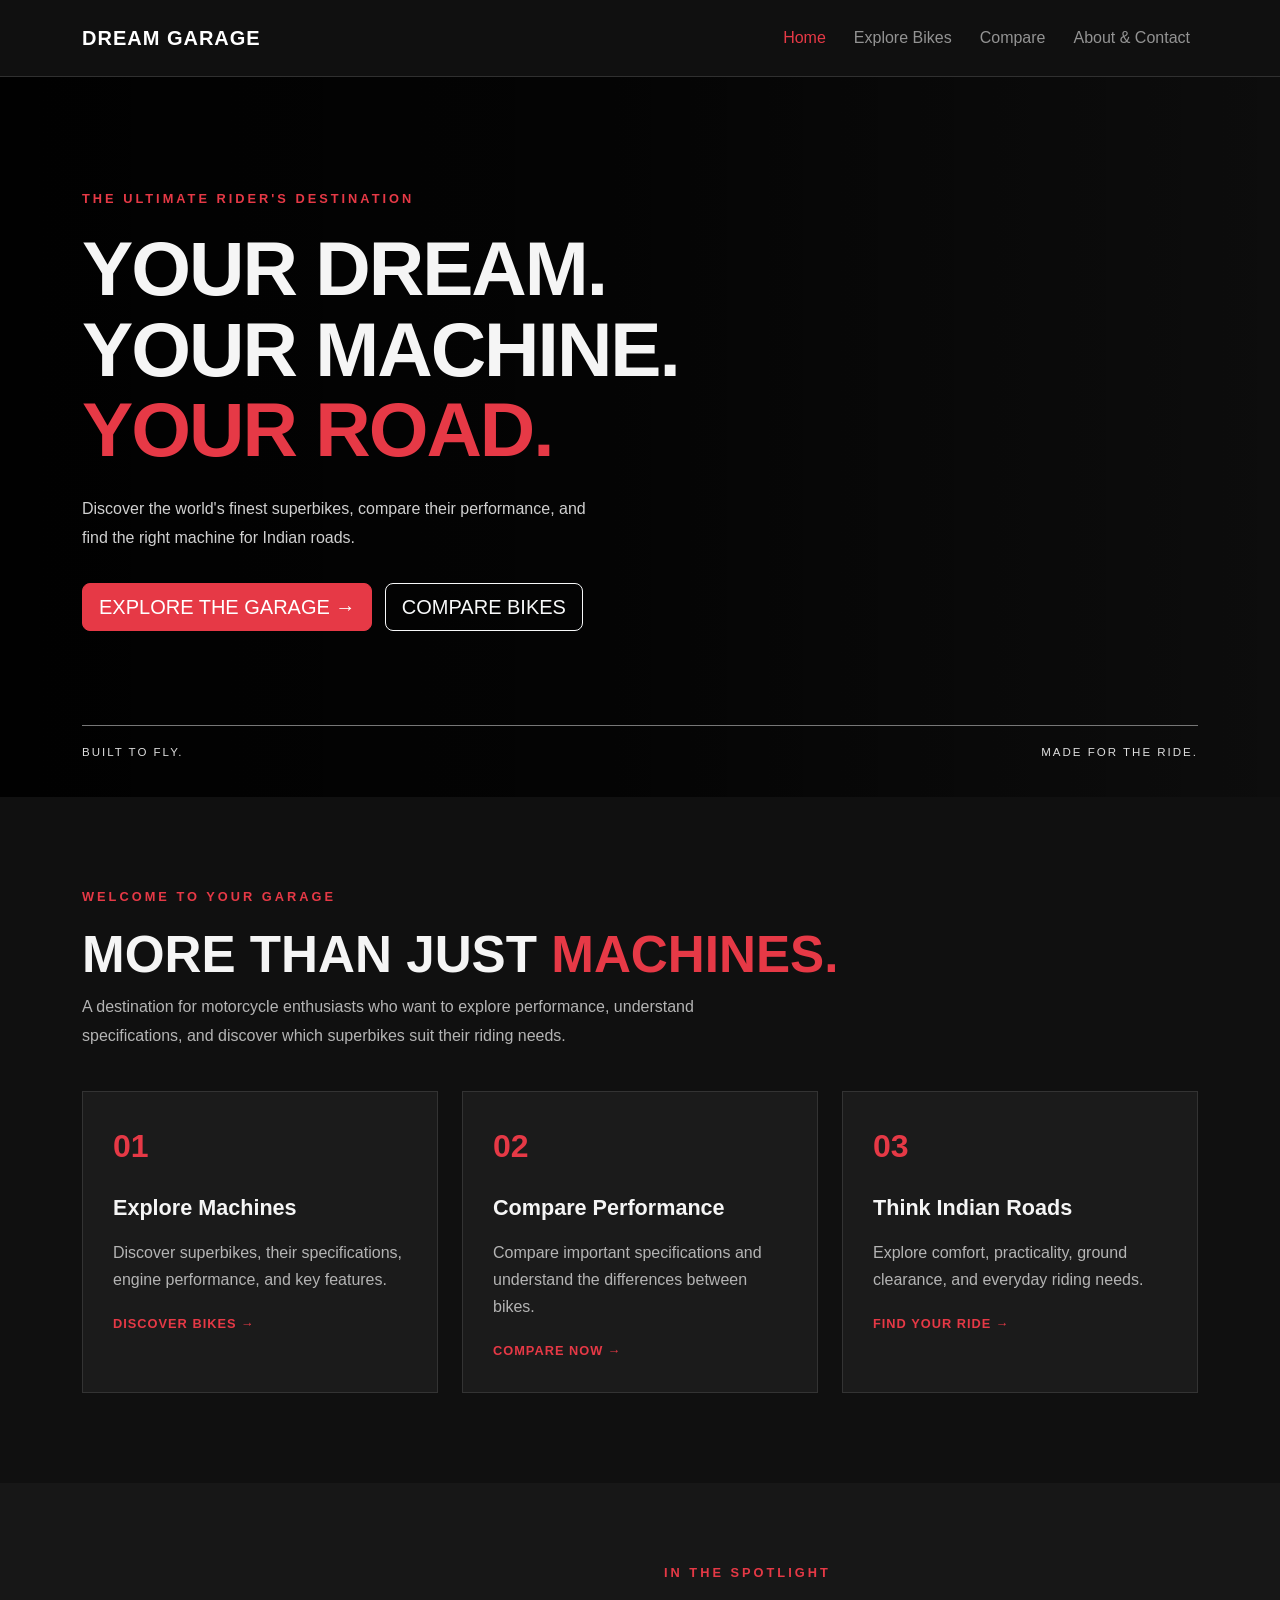
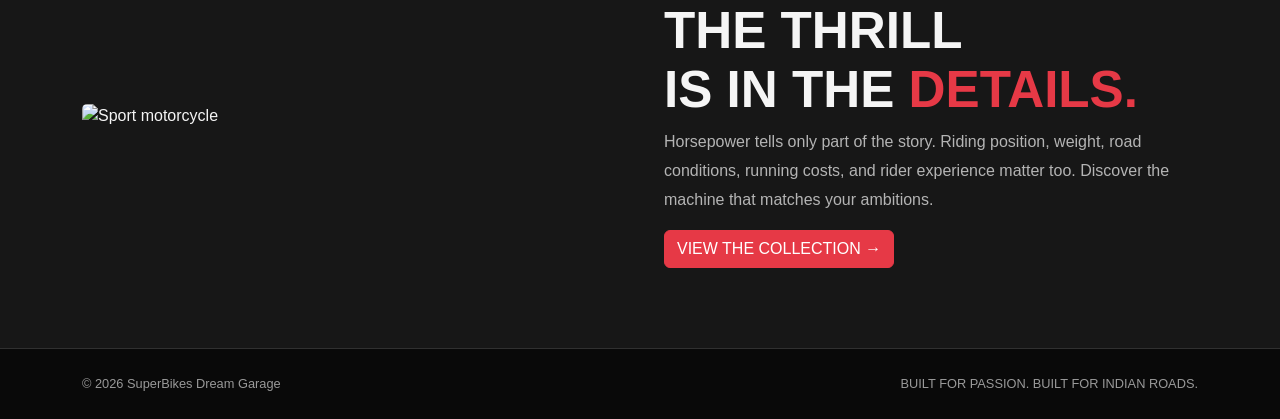
==== index.html @ 8fc91a26 "Add files via upload" ====
<!DOCTYPE html>
<html lang="en">
<head>
    <meta charset="UTF-8">
    <meta name="viewport" content="width=device-width, initial-scale=1.0">

    <title>SuperBikes Dream Garage | Indian Roads</title>

    <!-- Bootstrap CSS -->
    <link href="https://cdn.jsdelivr.net/npm/bootstrap@5.3.8/dist/css/bootstrap.min.css"
          rel="stylesheet">

    <!-- Our custom CSS -->
    <link rel="stylesheet" href="css/style.css">
</head>

<body>

    <!-- Navigation Bar -->
    <nav class="navbar navbar-expand-lg navbar-dark garage-nav">
        <div class="container">
            <a class="navbar-brand fw-bold" href="index.html">
                 DREAM GARAGE
            </a>

            <button class="navbar-toggler" type="button"
                    data-bs-toggle="collapse"
                    data-bs-target="#mainNav"
                    aria-controls="mainNav"
                    aria-expanded="false"
                    aria-label="Toggle navigation">
                <span class="navbar-toggler-icon"></span>
            </button>

            <div class="collapse navbar-collapse" id="mainNav">
                <ul class="navbar-nav ms-auto">
                    <li class="nav-item">
                        <a class="nav-link active" href="index.html">Home</a>
                    </li>
                    <li class="nav-item">
                        <a class="nav-link" href="bikes.html">Explore Bikes</a>
                    </li>
                    <li class="nav-item">
                        <a class="nav-link" href="compare.html">Compare</a>
                    </li>
                    <li class="nav-item">
                        <a class="nav-link" href="contact.html">About & Contact</a>
                    </li>
                </ul>
            </div>
        </div>
    </nav>

    <!-- Hero Section -->
    <header class="hero-section">
        <div class="container">
            <div class="row align-items-center min-vh-75">
                <div class="col-lg-7 hero-content">
                    <p class="eyebrow">THE ULTIMATE RIDER'S DESTINATION</p>

                    <h1>
                        YOUR DREAM.<br>
                        YOUR MACHINE.<br>
                        <span class="text-red">YOUR ROAD.</span>
                    </h1>

                    <p class="hero-description">
                        Discover the world's finest superbikes,
                        compare their performance, and find the
                        right machine for Indian roads.
                    </p>

                    <a href="bikes.html" class="btn btn-danger btn-lg">
                        EXPLORE THE GARAGE →
                    </a>

                    <a href="compare.html" class="btn btn-outline-light btn-lg ms-2">
                        COMPARE BIKES
                    </a>
                </div>
            </div>

            <div class="hero-bottom">
                <span>BUILT TO FLY.</span>
                <span>MADE FOR THE RIDE.</span>
            </div>
        </div>
    </header>

    <!-- Intro Section -->
    <section class="section-padding">
        <div class="container">
            <p class="eyebrow">WELCOME TO YOUR GARAGE</p>

            <h2 class="section-title">
                MORE THAN JUST <span class="text-red">MACHINES.</span>
            </h2>

            <p class="section-description">
                A destination for motorcycle enthusiasts who want
                to explore performance, understand specifications,
                and discover which superbikes suit their riding needs.
            </p>

            <div class="row g-4 mt-3">

                <div class="col-md-4">
                    <div class="feature-card">
                        <div class="feature-icon">01</div>
                        <h3>Explore Machines</h3>
                        <p>
                            Discover superbikes, their specifications,
                            engine performance, and key features.
                        </p>
                        <a href="bikes.html">DISCOVER BIKES →</a>
                    </div>
                </div>

                <div class="col-md-4">
                    <div class="feature-card">
                        <div class="feature-icon">02</div>
                        <h3>Compare Performance</h3>
                        <p>
                            Compare important specifications and
                            understand the differences between bikes.
                        </p>
                        <a href="compare.html">COMPARE NOW →</a>
                    </div>
                </div>

                <div class="col-md-4">
                    <div class="feature-card">
                        <div class="feature-icon">03</div>
                        <h3>Think Indian Roads</h3>
                        <p>
                            Explore comfort, practicality, ground
                            clearance, and everyday riding needs.
                        </p>
                        <a href="bikes.html">FIND YOUR RIDE →</a>
                    </div>
                </div>

            </div>
        </div>
    </section>

    <!-- Featured Bike -->
    <section class="featured-section">
        <div class="container">
            <div class="row align-items-center g-5">

                <div class="col-lg-6">
                    <img
                        src="https://www.totalmotorcycle.com/wp-content/uploads/2022/10/2023-Kawasaki-Ninja-ZX-10RR-ABS2.jpg"
                        alt="Sport motorcycle"
                        class="img-fluid featured-image">
                </div>

                <div class="col-lg-6">
                    <p class="eyebrow">IN THE SPOTLIGHT</p>

                    <h2 class="section-title">
                        THE THRILL<br>
                        IS IN THE <span class="text-red">DETAILS.</span>
                    </h2>

                    <p class="section-description">
                        Horsepower tells only part of the story.
                        Riding position, weight, road conditions,
                        running costs, and rider experience matter too.
                        Discover the machine that matches your ambitions.
                    </p>

                    <a href="bikes.html" class="btn btn-danger">
                        VIEW THE COLLECTION →
                    </a>
                </div>

            </div>
        </div>
    </section>

    <!-- Footer -->
    <footer class="garage-footer">
        <div class="container d-flex flex-column flex-md-row
                    justify-content-between gap-2">
            <p class="mb-0">© 2026 SuperBikes Dream Garage</p>
            <p class="mb-0">BUILT FOR PASSION. BUILT FOR INDIAN ROADS.</p>
        </div>
    </footer>

    <!-- Bootstrap JavaScript -->
    <script src="https://cdn.jsdelivr.net/npm/bootstrap@5.3.8/dist/js/bootstrap.bundle.min.js"></script>
    <script src="js/script.js"></script>

</body>
</html>
---- css/style.css ----
/* GENERAL SETTINGS */
:root {
    --bg-dark: #101010;
    --bg-card: #1b1b1b;
    --accent-red: #e63946;
    --text-white: #f5f5f5;
    --text-muted: #b4b4b4;
}

* {
    box-sizing: border-box;
}

body {
    margin: 0;
    background: var(--bg-dark);
    color: var(--text-white);
    font-family: Arial, Helvetica, sans-serif;
}

a {
    text-decoration: none;
}

.text-red {
    color: var(--accent-red);
}

.brand-accent {
    color: var(--accent-red);
}

/* NAVIGATION */
.garage-nav {
    background: #101010;
    border-bottom: 1px solid #303030;
    padding: 18px 0;
}

.navbar-brand {
    letter-spacing: 1px;
}

.nav-link {
    margin-left: 12px;
    transition: color 0.3s ease;
}

.nav-link:hover,
.nav-link.active {
    color: var(--accent-red) !important;
}

/* HERO SECTION */
.hero-section {
    min-height: 80vh;
    position: relative;
    display: flex;
    align-items: center;
    background:
        linear-gradient(90deg,
            rgba(0, 0, 0, 0.95) 0%,
            rgba(0, 0, 0, 0.75) 48%,
            rgba(0, 0, 0, 0.2) 100%),
        url("https://images.unsplash.com/photo-1558981806-ec527fa84c39?auto=format&fit=crop&w=1800&q=90")
        center 55% / cover no-repeat;
}

.min-vh-75 {
    min-height: 70vh;
}

.hero-content {
    padding-top: 60px;
    padding-bottom: 60px;
}

.eyebrow {
    color: var(--accent-red);
    font-size: 0.8rem;
    font-weight: bold;
    letter-spacing: 3px;
    margin-bottom: 20px;
}

.hero-section h1 {
    font-size: clamp(2.8rem, 6vw, 5.5rem);
    line-height: 1.05;
    font-weight: 900;
    letter-spacing: -2px;
}

.hero-description {
    max-width: 520px;
    color: #d0d0d0;
    line-height: 1.8;
    margin: 25px 0 30px;
}

.btn-danger {
    background: var(--accent-red);
    border-color: var(--accent-red);
}

.btn-danger:hover {
    background: #bd2634;
    border-color: #bd2634;
    transform: translateY(-2px);
}

.btn {
    transition: all 0.25s ease;
}

.hero-bottom {
    display: flex;
    justify-content: space-between;
    padding: 18px 0;
    border-top: 1px solid #777;
    font-size: 0.72rem;
    letter-spacing: 2px;
    color: #ddd;
}

/* CONTENT SECTIONS */
.section-padding {
    padding: 90px 0;
}

.section-title {
    font-size: clamp(2rem, 4vw, 3.2rem);
    font-weight: 800;
    line-height: 1.15;
}

.section-description {
    color: var(--text-muted);
    line-height: 1.8;
    max-width: 620px;
}

/* FEATURE CARDS */
.feature-card {
    height: 100%;
    background: var(--bg-card);
    border: 1px solid #333;
    padding: 30px;
    transition: transform 0.3s, border-color 0.3s;
}

.feature-card:hover {
    transform: translateY(-7px);
    border-color: var(--accent-red);
}

.feature-icon {
    color: var(--accent-red);
    font-size: 2rem;
    font-weight: 900;
    margin-bottom: 25px;
}

.feature-card h3 {
    font-size: 1.35rem;
    font-weight: bold;
}

.feature-card p {
    color: var(--text-muted);
    line-height: 1.7;
    margin: 18px 0;
}

.feature-card a {
    color: var(--accent-red);
    font-size: 0.8rem;
    font-weight: bold;
    letter-spacing: 1px;
}

/* FEATURED BIKE */
.featured-section {
    padding: 80px 0;
    background: #171717;
}

.featured-image {
    width: 100%;
    height: 420px;
    object-fit: cover;
    border-radius: 5px;
}

/* FOOTER */
.garage-footer {
    padding: 25px 0;
    background: #090909;
    border-top: 1px solid #303030;
    color: #999;
    font-size: 0.8rem;
}

/* MOBILE RESPONSIVENESS */
@media (max-width: 767px) {
    .hero-section {
        min-height: auto;
        background-position: 60% center;
    }

    .hero-section h1 {
        letter-spacing: -1px;
    }

    .hero-content {
        padding-top: 75px;
        padding-bottom: 65px;
    }

    .hero-section .btn {
        margin: 5px 0;
        font-size: 0.85rem;
    }

    .hero-section .btn-outline-light {
        margin-left: 0 !important;
    }

    .hero-bottom {
        gap: 12px;
        font-size: 0.58rem;
        letter-spacing: 1px;
    }

    .section-padding,
    .featured-section {
        padding: 55px 0;
    }

    .featured-image {
        height: 280px;
    }
}
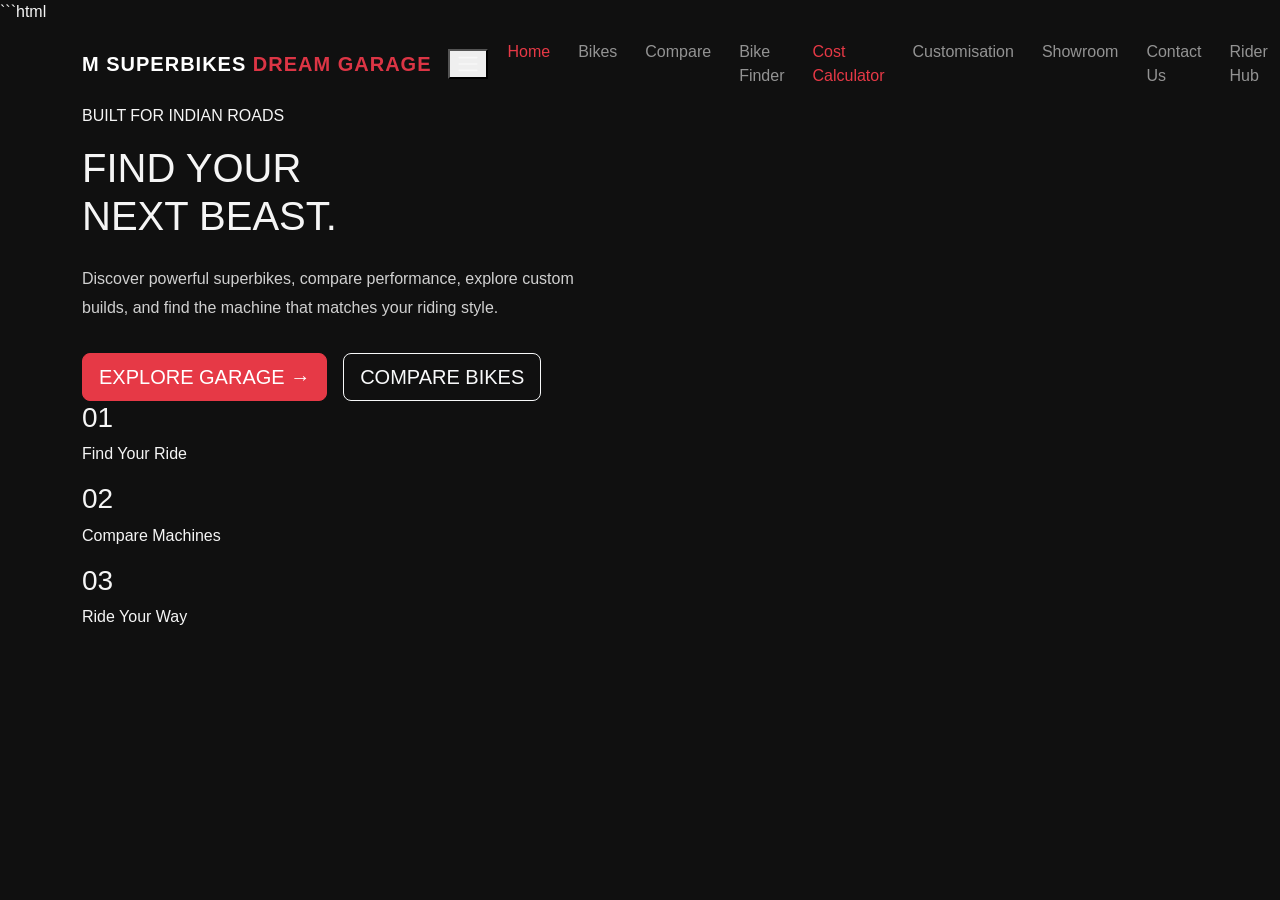
==== commit c02072a6: "Add files via upload" ====
--- a/index.html
+++ b/index.html
@@ -1,198 +1,111 @@
-
+```html
 <!DOCTYPE html>
 <html lang="en">
 <head>
     <meta charset="UTF-8">
     <meta name="viewport" content="width=device-width, initial-scale=1.0">
-
-    <title>SuperBikes Dream Garage | Indian Roads</title>
+    <title>Home | SuperBikes Dream Garage</title>
 
     <!-- Bootstrap CSS -->
-    <link href="https://cdn.jsdelivr.net/npm/bootstrap@5.3.8/dist/css/bootstrap.min.css"
-          rel="stylesheet">
+    <link href="https://cdn.jsdelivr.net/npm/bootstrap@5.3.3/dist/css/bootstrap.min.css" rel="stylesheet">
 
-    <!-- Our custom CSS -->
+    <!-- Custom CSS -->
     <link rel="stylesheet" href="css/style.css">
 </head>
 
 <body>
 
-    <!-- Navigation Bar -->
-    <nav class="navbar navbar-expand-lg navbar-dark garage-nav">
+    <!-- NAVBAR -->
+    <nav class="navbar navbar-expand-lg navbar-dark garage-navbar">
         <div class="container">
             <a class="navbar-brand fw-bold" href="index.html">
-                 DREAM GARAGE
+                <span class="brand-icon">M</span>
+                SUPERBIKES <span class="text-danger">DREAM GARAGE</span>
             </a>
 
-            <button class="navbar-toggler" type="button"
-                    data-bs-toggle="collapse"
-                    data-bs-target="#mainNav"
-                    aria-controls="mainNav"
-                    aria-expanded="false"
-                    aria-label="Toggle navigation">
+            <button class="navbar-togagler" type="button"
+                data-bs-toggle="collapse" data-bs-target="#mainNavbar"
+                aria-controls="mainNavbar" aria-expanded="false"
+                aria-label="Toggle navigation">
                 <span class="navbar-toggler-icon"></span>
             </button>
 
-            <div class="collapse navbar-collapse" id="mainNav">
+            <div class="collapse navbar-collapse" id="mainNavbar">
                 <ul class="navbar-nav ms-auto">
                     <li class="nav-item">
                         <a class="nav-link active" href="index.html">Home</a>
                     </li>
                     <li class="nav-item">
-                        <a class="nav-link" href="bikes.html">Explore Bikes</a>
+                        <a class="nav-link" href="bikes.html">Bikes</a>
                     </li>
                     <li class="nav-item">
                         <a class="nav-link" href="compare.html">Compare</a>
                     </li>
                     <li class="nav-item">
-                        <a class="nav-link" href="contact.html">About & Contact</a>
+                        <a class="nav-link" href="finder.html">Bike Finder</a>
                     </li>
+                    <li class="nav-item"><a class="nav-link active" href="cost-calculator.html">Cost Calculator</a></li>
+                    <li class="nav-item">
+                        <li class="nav-item">
+  <a class="nav-link" href="customizer.html">Customisation</a>
+</li>
+                        <a class="nav-link" href="showrooms.html">Showroom</a>
+                    </li>
+                    <li class="nav-item">
+                        <a class="nav-link" href="contact.html">Contact Us</a>
+                    </li>
+                    
+<li class="nav-item">
+  <a class="nav-link" href="community.html">Rider Hub</a>
+</li>
+
+
+
+
                 </ul>
             </div>
         </div>
     </nav>
 
-    <!-- Hero Section -->
-    <header class="hero-section">
+    <!-- HERO SECTION -->
+    <section class="home-hero">
         <div class="container">
-            <div class="row align-items-center min-vh-75">
-                <div class="col-lg-7 hero-content">
-                    <p class="eyebrow">THE ULTIMATE RIDER'S DESTINATION</p>
+            <div class="row align-items-center g-5">
 
-                    <h1>
-                        YOUR DREAM.<br>
-                        YOUR MACHINE.<br>
-                        <span class="text-red">YOUR ROAD.</span>
+                <div class="col-lg-7">
+                    <p class="section-label">BUILT FOR INDIAN ROADS</p>
+
+                    <h1 class="hero-title">
+                        FIND YOUR<br>
+                        <span>NEXT BEAST.</span>
                     </h1>
 
                     <p class="hero-description">
-                        Discover the world's finest superbikes,
-                        compare their performance, and find the
-                        right machine for Indian roads.
+                        Discover powerful superbikes, compare performance,
+                        explore custom builds, and find the machine that
+                        matches your riding style.
                     </p>
 
-                    <a href="bikes.html" class="btn btn-danger btn-lg">
-                        EXPLORE THE GARAGE →
-                    </a>
+                    <div class="d-flex flex-wrap gap-3 mt-4">
+                        <a href="bikes.html" class="btn btn-danger btn-lg">
+                            EXPLORE GARAGE →
+                        </a>
 
-                    <a href="compare.html" class="btn btn-outline-light btn-lg ms-2">
-                        COMPARE BIKES
-                    </a>
-                </div>
-            </div>
+                        <a href="compare.html" class="btn btn-outline-light btn-lg">
+                            COMPARE BIKES
+                        </a>
+                    </div>
 
-            <div class="hero-bottom">
-                <span>BUILT TO FLY.</span>
-                <span>MADE FOR THE RIDE.</span>
-            </div>
-        </div>
-    </header>
-
-    <!-- Intro Section -->
-    <section class="section-padding">
-        <div class="container">
-            <p class="eyebrow">WELCOME TO YOUR GARAGE</p>
-
-            <h2 class="section-title">
-                MORE THAN JUST <span class="text-red">MACHINES.</span>
-            </h2>
-
-            <p class="section-description">
-                A destination for motorcycle enthusiasts who want
-                to explore performance, understand specifications,
-                and discover which superbikes suit their riding needs.
-            </p>
-
-            <div class="row g-4 mt-3">
-
-                <div class="col-md-4">
-                    <div class="feature-card">
-                        <div class="feature-icon">01</div>
-                        <h3>Explore Machines</h3>
-                        <p>
-                            Discover superbikes, their specifications,
-                            engine performance, and key features.
-                        </p>
-                        <a href="bikes.html">DISCOVER BIKES →</a>
-                    </div>
-                </div>
-
-                <div class="col-md-4">
-                    <div class="feature-card">
-                        <div class="feature-icon">02</div>
-                        <h3>Compare Performance</h3>
-                        <p>
-                            Compare important specifications and
-                            understand the differences between bikes.
-                        </p>
-                        <a href="compare.html">COMPARE NOW →</a>
-                    </div>
-                </div>
-
-                <div class="col-md-4">
-                    <div class="feature-card">
-                        <div class="feature-icon">03</div>
-                        <h3>Think Indian Roads</h3>
-                        <p>
-                            Explore comfort, practicality, ground
-                            clearance, and everyday riding needs.
-                        </p>
-                        <a href="bikes.html">FIND YOUR RIDE →</a>
-                    </div>
-                </div>
-
-            </div>
-        </div>
-    </section>
-
-    <!-- Featured Bike -->
-    <section class="featured-section">
-        <div class="container">
-            <div class="row align-items-center g-5">
-
-                <div class="col-lg-6">
-                    <img
-                        src="https://www.totalmotorcycle.com/wp-content/uploads/2022/10/2023-Kawasaki-Ninja-ZX-10RR-ABS2.jpg"
-                        alt="Sport motorcycle"
-                        class="img-fluid featured-image">
-                </div>
-
-                <div class="col-lg-6">
-                    <p class="eyebrow">IN THE SPOTLIGHT</p>
-
-                    <h2 class="section-title">
-                        THE THRILL<br>
-                        IS IN THE <span class="text-red">DETAILS.</span>
-                    </h2>
-
-                    <p class="section-description">
-                        Horsepower tells only part of the story.
-                        Riding position, weight, road conditions,
-                        running costs, and rider experience matter too.
-                        Discover the machine that matches your ambitions.
-                    </p>
-
-                    <a href="bikes.html" class="btn btn-danger">
-                        VIEW THE COLLECTION →
-                    </a>
-                </div>
-
-            </div>
-        </div>
-    </section>
-
-    <!-- Footer -->
-    <footer class="garage-footer">
-        <div class="container d-flex flex-column flex-md-row
-                    justify-content-between gap-2">
-            <p class="mb-0">© 2026 SuperBikes Dream Garage</p>
-            <p class="mb-0">BUILT FOR PASSION. BUILT FOR INDIAN ROADS.</p>
-        </div>
-    </footer>
-
-    <!-- Bootstrap JavaScript -->
-    <script src="https://cdn.jsdelivr.net/npm/bootstrap@5.3.8/dist/js/bootstrap.bundle.min.js"></script>
-    <script src="js/script.js"></script>
-
-</body>
-</html>
+                    <div class="hero-stats">
+                        <div>
+                            <h3>01</h3>
+                            <p>Find Your Ride</p>
+                        </div>
+                        <div>
+                            <h3>02</h3>
+                            <p>Compare Machines</p>
+                        </div>
+                        <div>
+                            <h3>03</h3>
+                            <p>Ride Your Way</p>
+                            </div>
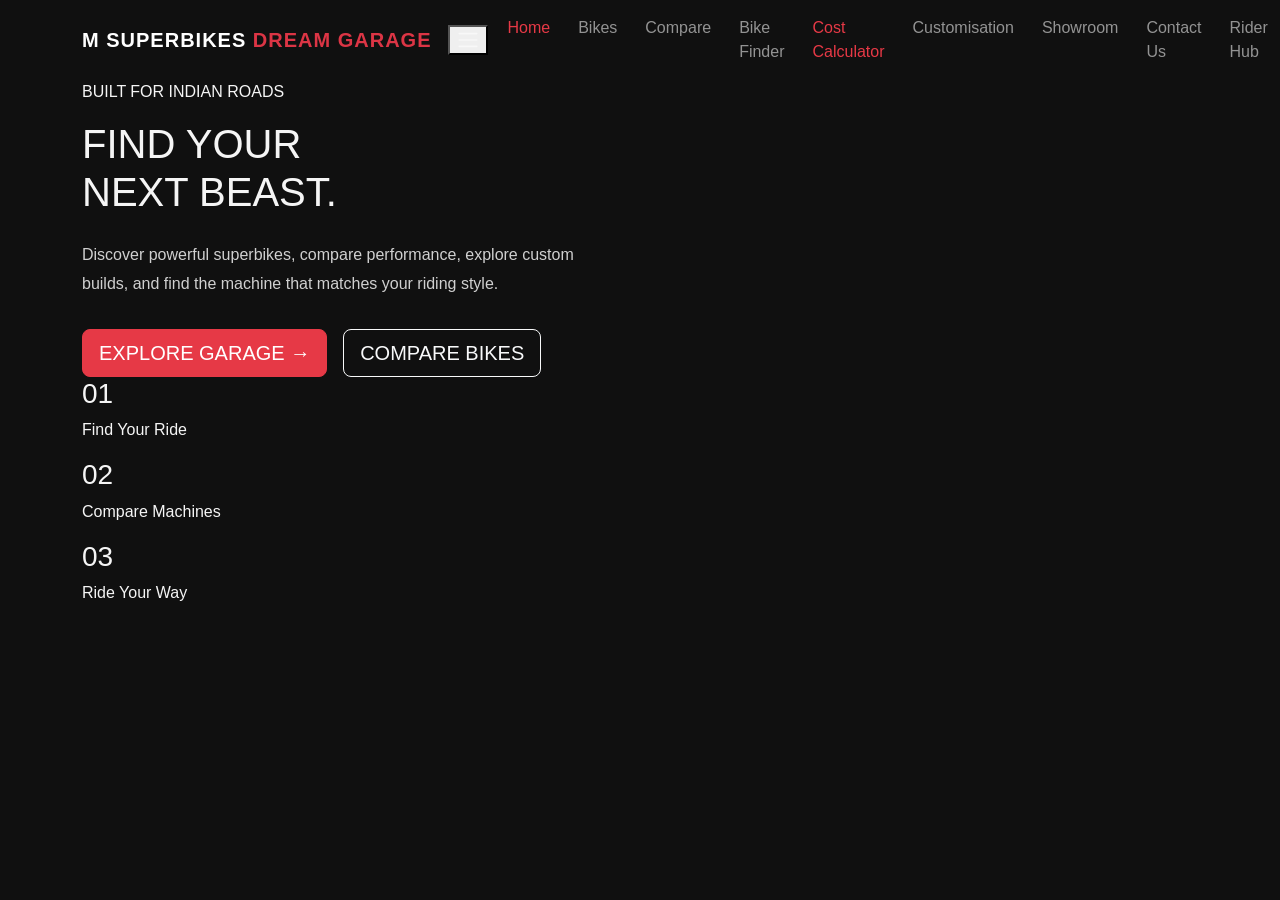
==== commit e9c419fa: "Update index.html" ====
--- a/index.html
+++ b/index.html
@@ -1,4 +1,4 @@
-```html
+
 <!DOCTYPE html>
 <html lang="en">
 <head>
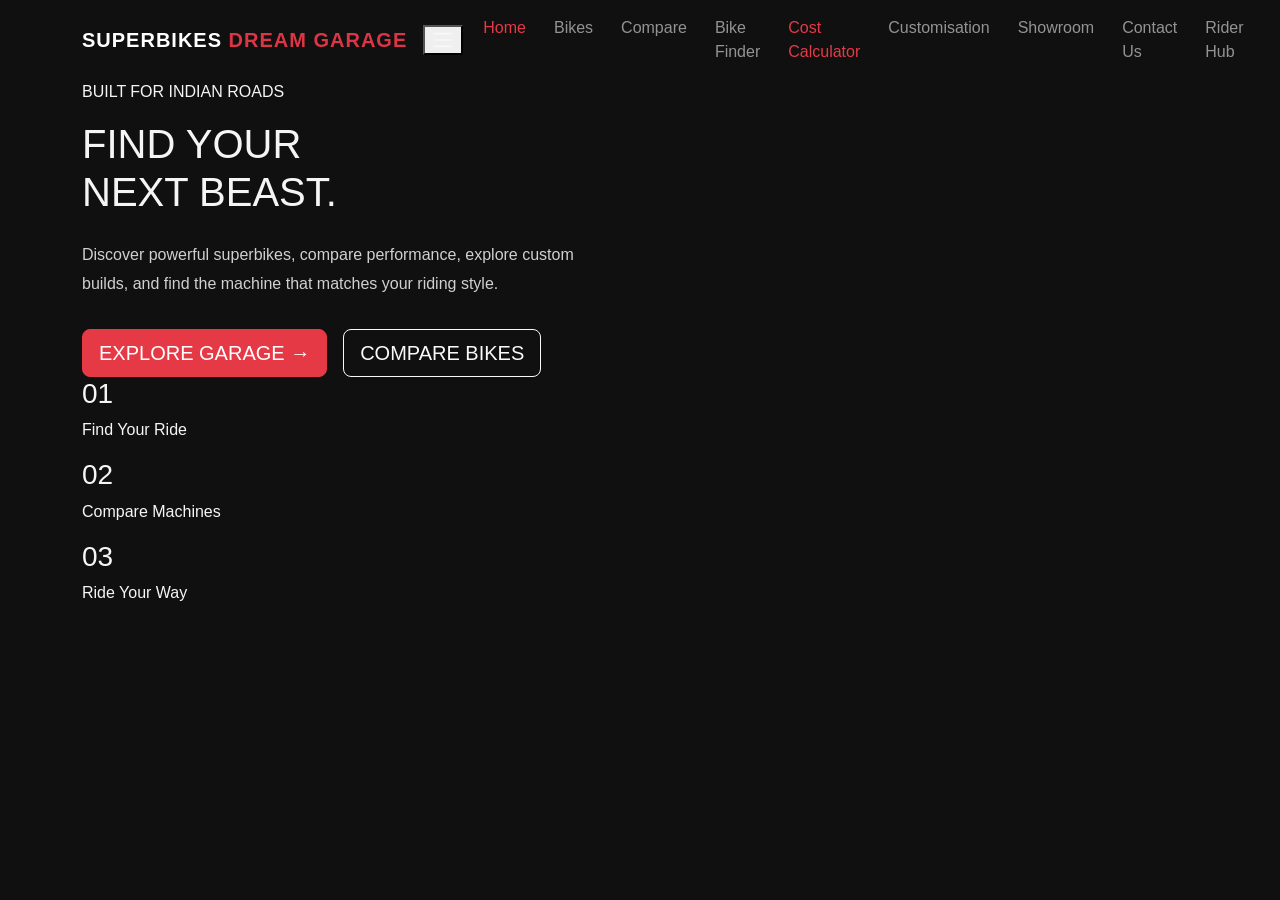
==== commit a2f3723d: "Update index.html" ====
--- a/index.html
+++ b/index.html
@@ -19,7 +19,7 @@
     <nav class="navbar navbar-expand-lg navbar-dark garage-navbar">
         <div class="container">
             <a class="navbar-brand fw-bold" href="index.html">
-                <span class="brand-icon">M</span>
+                <span class="brand-icon"></span>
                 SUPERBIKES <span class="text-danger">DREAM GARAGE</span>
             </a>
 
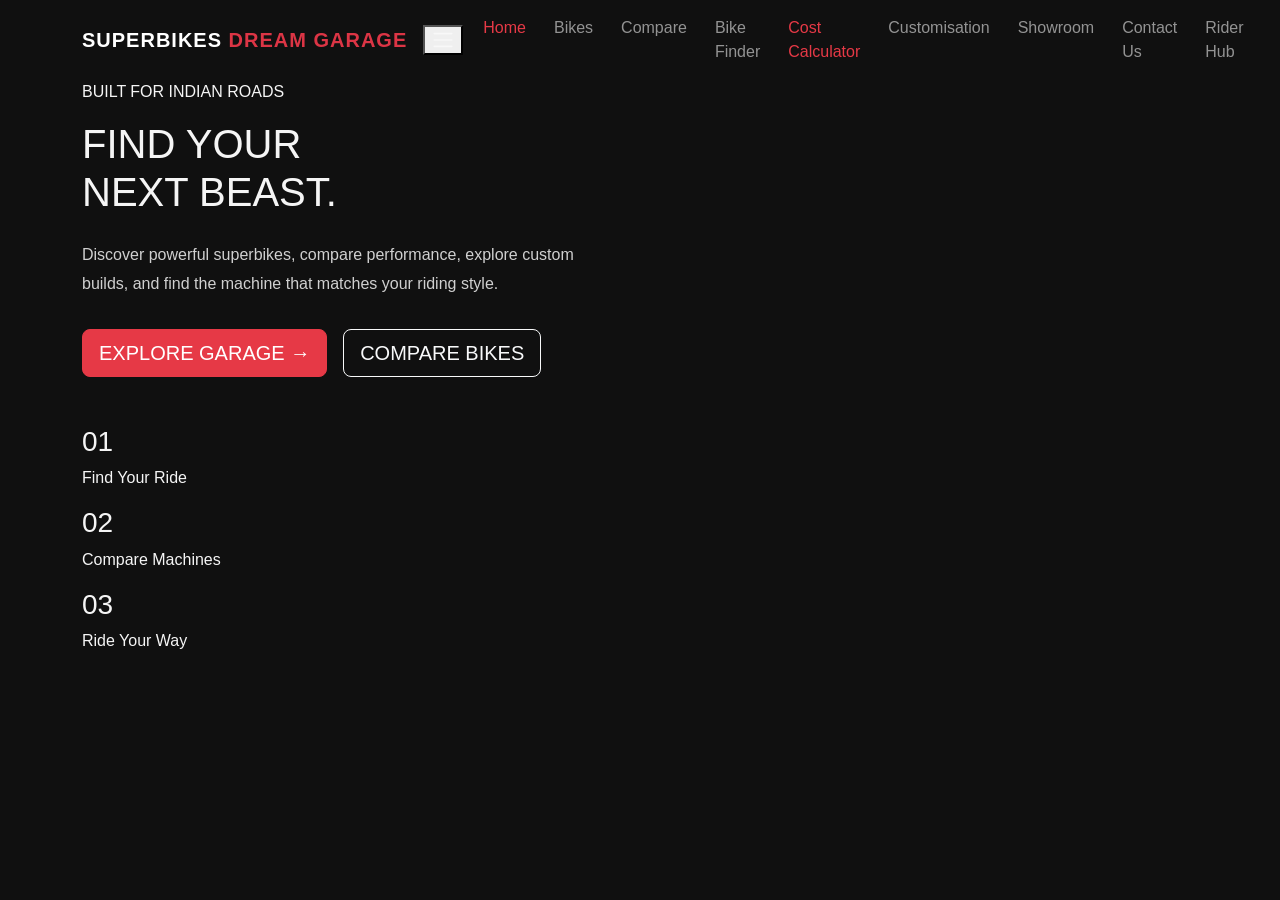
==== commit c97566e3: "Update index.html" ====
--- a/index.html
+++ b/index.html
@@ -95,7 +95,8 @@
                             COMPARE BIKES
                         </a>
                     </div>
-
+<br>
+                    <br>
                     <div class="hero-stats">
                         <div>
                             <h3>01</h3>
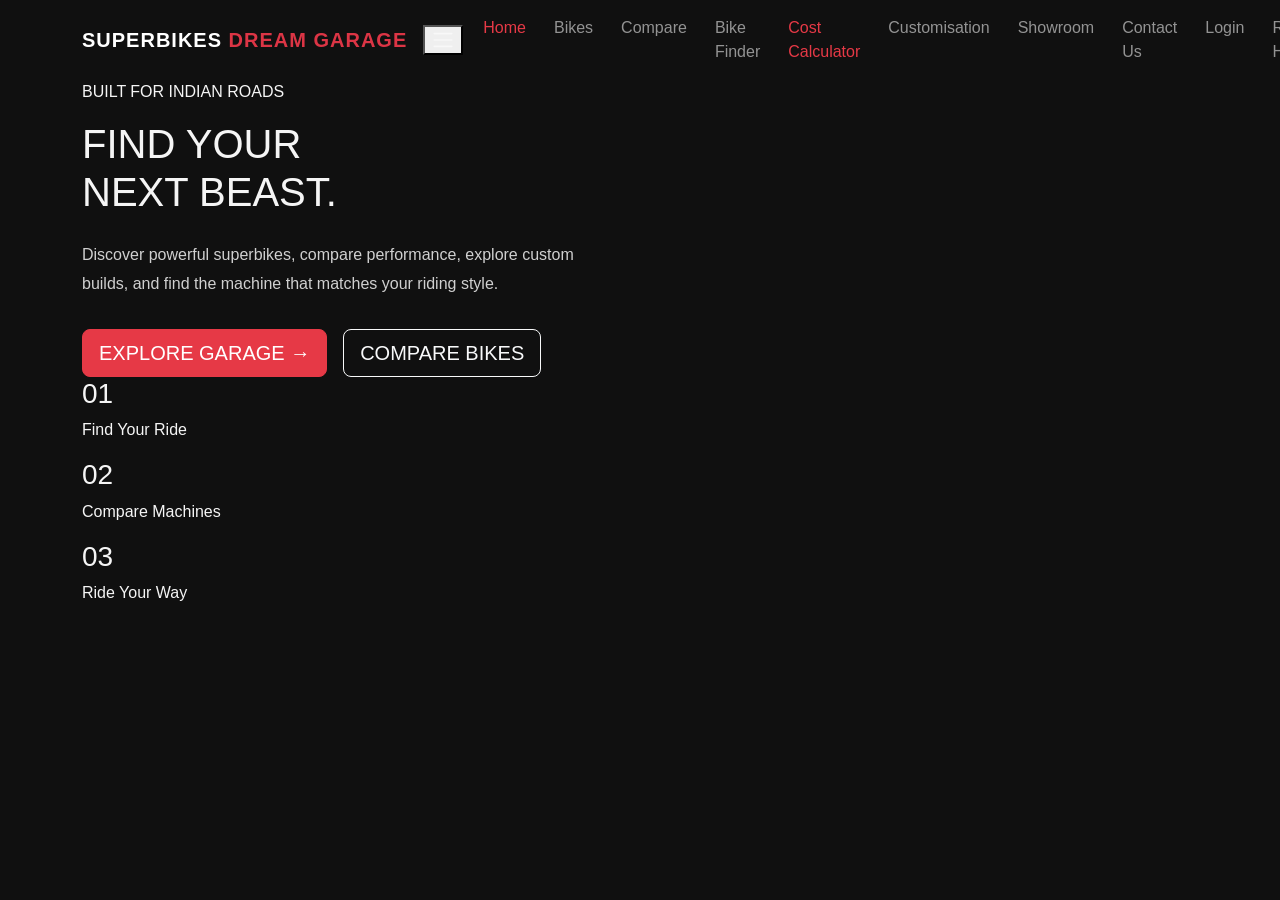
==== commit 882366b4: "Update index.html" ====
--- a/index.html
+++ b/index.html
@@ -2,6 +2,7 @@
 <!DOCTYPE html>
 <html lang="en">
 <head>
+
     <meta charset="UTF-8">
     <meta name="viewport" content="width=device-width, initial-scale=1.0">
     <title>Home | SuperBikes Dream Garage</title>
@@ -56,6 +57,11 @@
                     </li>
                     
 <li class="nav-item">
+  <a class="nav-link" href="login.html">Login</a>
+</li>
+
+                    
+<li class="nav-item">
   <a class="nav-link" href="community.html">Rider Hub</a>
 </li>
 
@@ -95,8 +101,7 @@
                             COMPARE BIKES
                         </a>
                     </div>
-<br>
-                    <br>
+
                     <div class="hero-stats">
                         <div>
                             <h3>01</h3>
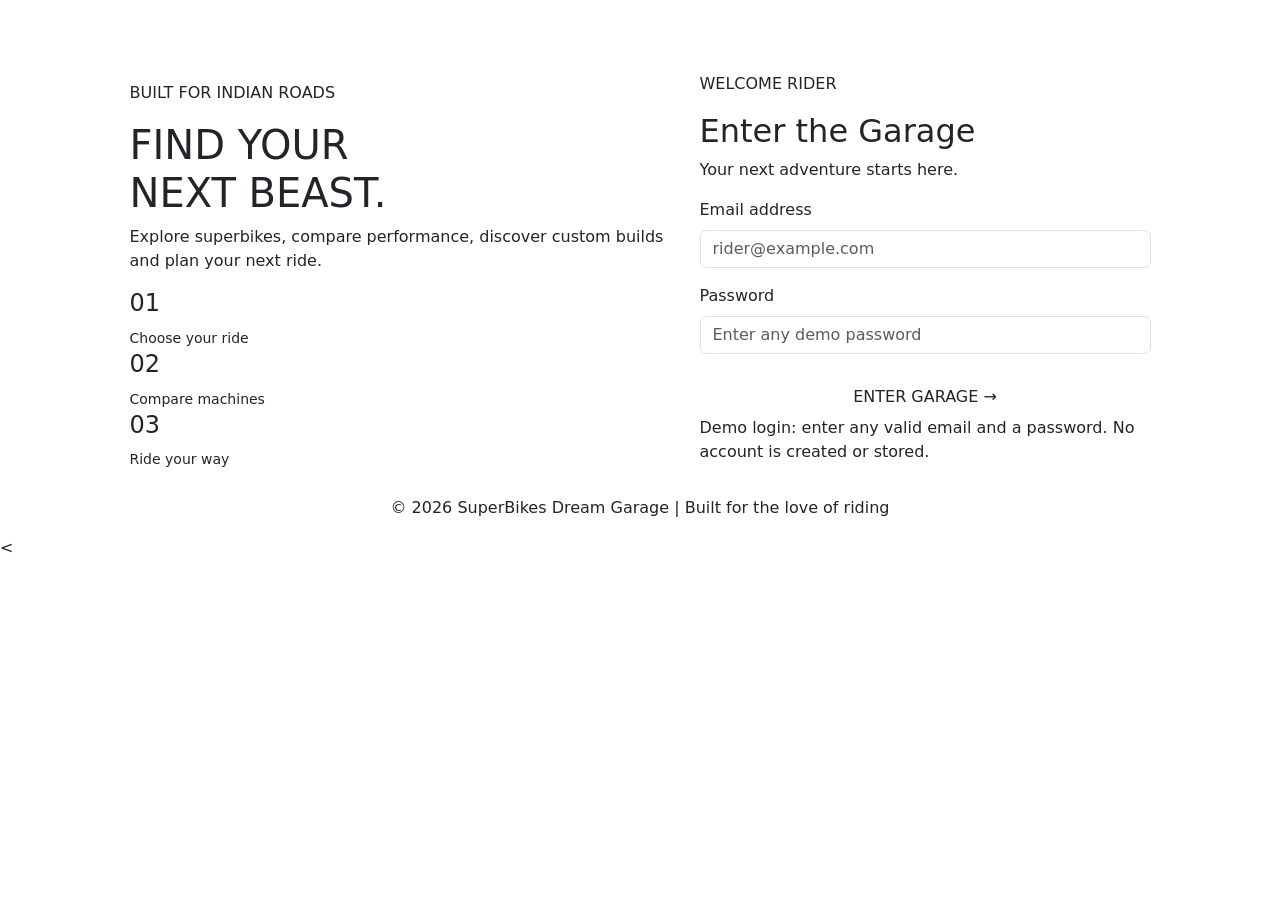
==== commit fb322ac3: "Add files via upload Update website files and fix login page" ====
--- a/index.html
+++ b/index.html
@@ -2,7 +2,11 @@
 <!DOCTYPE html>
 <html lang="en">
 <head>
-
+<script>
+  if (sessionStorage.getItem("sdgDemoAccess") !== "true") {
+    window.location.replace("login.html");
+  }
+</script>
     <meta charset="UTF-8">
     <meta name="viewport" content="width=device-width, initial-scale=1.0">
     <title>Home | SuperBikes Dream Garage</title>
@@ -32,43 +36,17 @@
             </button>
 
             <div class="collapse navbar-collapse" id="mainNavbar">
-                <ul class="navbar-nav ms-auto">
-                    <li class="nav-item">
-                        <a class="nav-link active" href="index.html">Home</a>
-                    </li>
-                    <li class="nav-item">
-                        <a class="nav-link" href="bikes.html">Bikes</a>
-                    </li>
-                    <li class="nav-item">
-                        <a class="nav-link" href="compare.html">Compare</a>
-                    </li>
-                    <li class="nav-item">
-                        <a class="nav-link" href="finder.html">Bike Finder</a>
-                    </li>
-                    <li class="nav-item"><a class="nav-link active" href="cost-calculator.html">Cost Calculator</a></li>
-                    <li class="nav-item">
-                        <li class="nav-item">
-  <a class="nav-link" href="customizer.html">Customisation</a>
-</li>
-                        <a class="nav-link" href="showrooms.html">Showroom</a>
-                    </li>
-                    <li class="nav-item">
-                        <a class="nav-link" href="contact.html">Contact Us</a>
-                    </li>
-                    
-<li class="nav-item">
-  <a class="nav-link" href="login.html">Login</a>
-</li>
-
-                    
-<li class="nav-item">
-  <a class="nav-link" href="community.html">Rider Hub</a>
-</li>
-
-
-
-
-                </ul>
+                <<ul class="navbar-nav ms-auto gap-lg-2">
+        <li class="nav-item"><a class="nav-link" href="index.html">Home</a></li>
+        <li class="nav-item"><a class="nav-link" href="bikes.html">Bikes</a></li>
+        <li class="nav-item"><a class="nav-link" href="finder.html">Bike Finder</a></li>
+        <li class="nav-item"><a class="nav-link" href="compare.html">Compare</a></li>
+        <li class="nav-item"><a class="nav-link" href="cost-calculator.html">Cost Calculator</a></li>
+        <li class="nav-item"><a class="nav-link" href="showrooms.html">Showrooms</a></li>
+        <li class="nav-item"><a class="nav-link" href="customizer.html">Customizer</a></li>
+        <li class="nav-item"><a class="nav-link" href="community.html">Rider Hub</a></li>
+        <li class="nav-item"><a class="nav-link" href="contact.html">Contact</a></li>
+      </ul>
             </div>
         </div>
     </nav>
